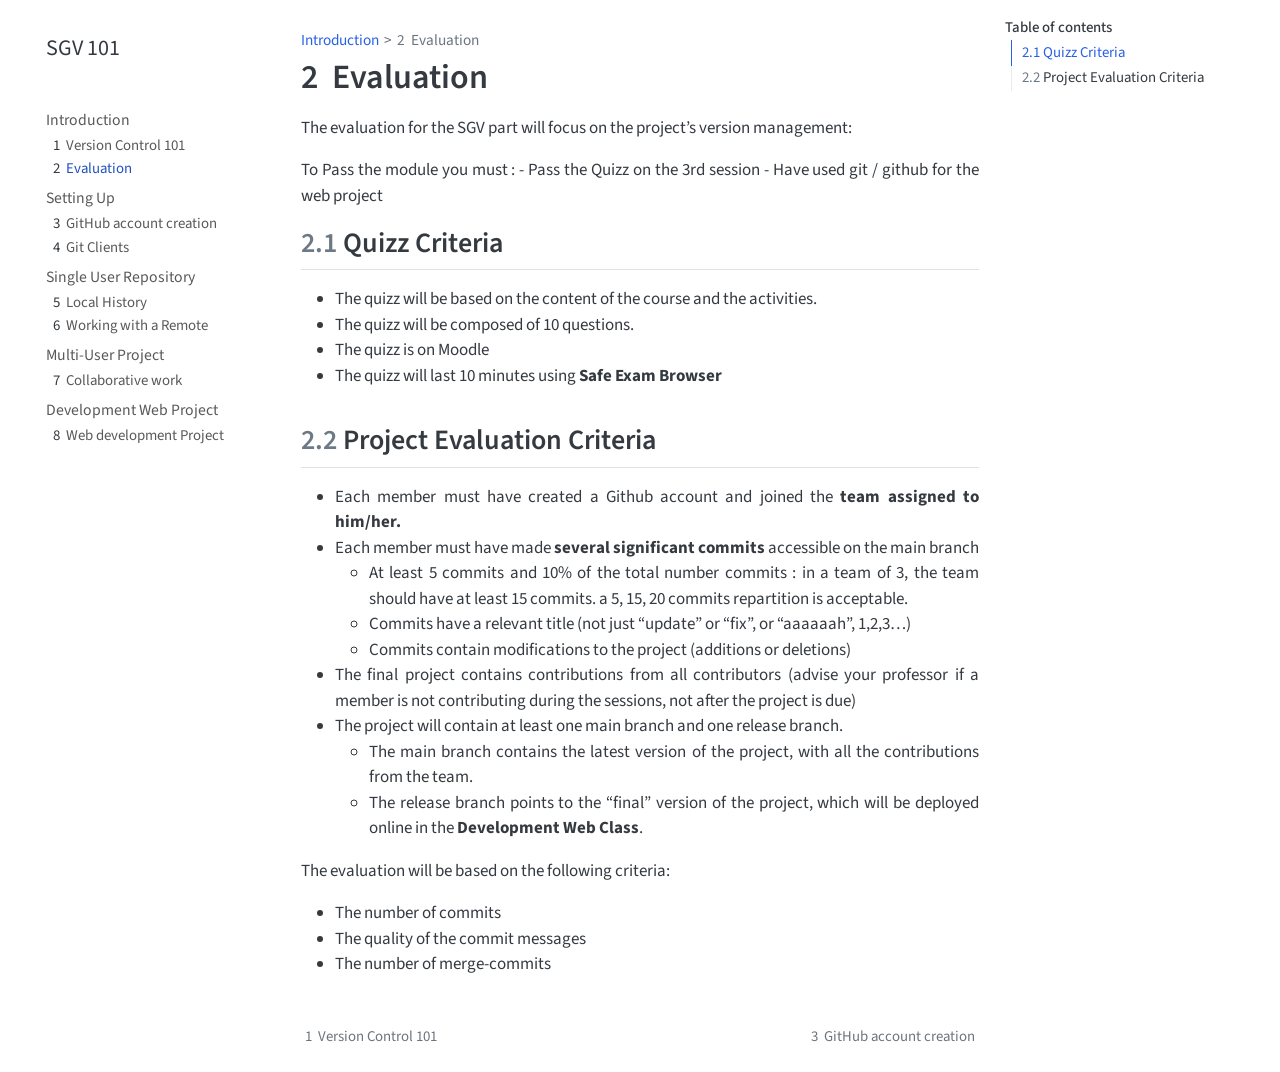
==== evaluation.html @ 66e88494 "Built site for gh-pages" ====
<!DOCTYPE html>
<html xmlns="http://www.w3.org/1999/xhtml" lang="en" xml:lang="en"><head>

<meta charset="utf-8">
<meta name="generator" content="quarto-1.5.53">

<meta name="viewport" content="width=device-width, initial-scale=1.0, user-scalable=yes">


<title>2&nbsp; Evaluation – SGV 101</title>
<style>
code{white-space: pre-wrap;}
span.smallcaps{font-variant: small-caps;}
div.columns{display: flex; gap: min(4vw, 1.5em);}
div.column{flex: auto; overflow-x: auto;}
div.hanging-indent{margin-left: 1.5em; text-indent: -1.5em;}
ul.task-list{list-style: none;}
ul.task-list li input[type="checkbox"] {
  width: 0.8em;
  margin: 0 0.8em 0.2em -1em; /* quarto-specific, see https://github.com/quarto-dev/quarto-cli/issues/4556 */ 
  vertical-align: middle;
}
</style>


<script src="site_libs/quarto-nav/quarto-nav.js"></script>
<script src="site_libs/quarto-nav/headroom.min.js"></script>
<script src="site_libs/clipboard/clipboard.min.js"></script>
<script src="site_libs/quarto-search/autocomplete.umd.js"></script>
<script src="site_libs/quarto-search/fuse.min.js"></script>
<script src="site_libs/quarto-search/quarto-search.js"></script>
<meta name="quarto:offset" content="./">
<link href="./activities/setup/Github_Account_Creation.html" rel="next">
<link href="./index.html" rel="prev">
<script src="site_libs/quarto-html/quarto.js"></script>
<script src="site_libs/quarto-html/popper.min.js"></script>
<script src="site_libs/quarto-html/tippy.umd.min.js"></script>
<script src="site_libs/quarto-html/anchor.min.js"></script>
<link href="site_libs/quarto-html/tippy.css" rel="stylesheet">
<link href="site_libs/quarto-html/quarto-syntax-highlighting.css" rel="stylesheet" id="quarto-text-highlighting-styles">
<script src="site_libs/bootstrap/bootstrap.min.js"></script>
<link href="site_libs/bootstrap/bootstrap-icons.css" rel="stylesheet">
<link href="site_libs/bootstrap/bootstrap.min.css" rel="stylesheet" id="quarto-bootstrap" data-mode="light">
<script id="quarto-search-options" type="application/json">{
  "location": "sidebar",
  "copy-button": false,
  "collapse-after": 3,
  "panel-placement": "start",
  "type": "textbox",
  "limit": 50,
  "keyboard-shortcut": [
    "f",
    "/",
    "s"
  ],
  "show-item-context": false,
  "language": {
    "search-no-results-text": "No results",
    "search-matching-documents-text": "matching documents",
    "search-copy-link-title": "Copy link to search",
    "search-hide-matches-text": "Hide additional matches",
    "search-more-match-text": "more match in this document",
    "search-more-matches-text": "more matches in this document",
    "search-clear-button-title": "Clear",
    "search-text-placeholder": "",
    "search-detached-cancel-button-title": "Cancel",
    "search-submit-button-title": "Submit",
    "search-label": "Search"
  }
}</script>


<link rel="stylesheet" href="styles.css">
</head>

<body class="nav-sidebar floating">

<div id="quarto-search-results"></div>
  <header id="quarto-header" class="headroom fixed-top">
  <nav class="quarto-secondary-nav">
    <div class="container-fluid d-flex">
      <button type="button" class="quarto-btn-toggle btn" data-bs-toggle="collapse" role="button" data-bs-target=".quarto-sidebar-collapse-item" aria-controls="quarto-sidebar" aria-expanded="false" aria-label="Toggle sidebar navigation" onclick="if (window.quartoToggleHeadroom) { window.quartoToggleHeadroom(); }">
        <i class="bi bi-layout-text-sidebar-reverse"></i>
      </button>
        <nav class="quarto-page-breadcrumbs" aria-label="breadcrumb"><ol class="breadcrumb"><li class="breadcrumb-item"><a href="./index.html">Introduction</a></li><li class="breadcrumb-item"><a href="./evaluation.html"><span class="chapter-number">2</span>&nbsp; <span class="chapter-title">Evaluation</span></a></li></ol></nav>
        <a class="flex-grow-1" role="navigation" data-bs-toggle="collapse" data-bs-target=".quarto-sidebar-collapse-item" aria-controls="quarto-sidebar" aria-expanded="false" aria-label="Toggle sidebar navigation" onclick="if (window.quartoToggleHeadroom) { window.quartoToggleHeadroom(); }">      
        </a>
      <button type="button" class="btn quarto-search-button" aria-label="Search" onclick="window.quartoOpenSearch();">
        <i class="bi bi-search"></i>
      </button>
    </div>
  </nav>
</header>
<!-- content -->
<div id="quarto-content" class="quarto-container page-columns page-rows-contents page-layout-article">
<!-- sidebar -->
  <nav id="quarto-sidebar" class="sidebar collapse collapse-horizontal quarto-sidebar-collapse-item sidebar-navigation floating overflow-auto">
    <div class="pt-lg-2 mt-2 text-left sidebar-header">
    <div class="sidebar-title mb-0 py-0">
      <a href="./">SGV 101</a> 
    </div>
      </div>
        <div class="mt-2 flex-shrink-0 align-items-center">
        <div class="sidebar-search">
        <div id="quarto-search" class="" title="Search"></div>
        </div>
        </div>
    <div class="sidebar-menu-container"> 
    <ul class="list-unstyled mt-1">
        <li class="sidebar-item sidebar-item-section">
      <div class="sidebar-item-container"> 
            <a class="sidebar-item-text sidebar-link text-start" data-bs-toggle="collapse" data-bs-target="#quarto-sidebar-section-1" role="navigation" aria-expanded="true">
 <span class="menu-text">Introduction</span></a>
          <a class="sidebar-item-toggle text-start" data-bs-toggle="collapse" data-bs-target="#quarto-sidebar-section-1" role="navigation" aria-expanded="true" aria-label="Toggle section">
            <i class="bi bi-chevron-right ms-2"></i>
          </a> 
      </div>
      <ul id="quarto-sidebar-section-1" class="collapse list-unstyled sidebar-section depth1 show">  
          <li class="sidebar-item">
  <div class="sidebar-item-container"> 
  <a href="./index.html" class="sidebar-item-text sidebar-link">
 <span class="menu-text"><span class="chapter-number">1</span>&nbsp; <span class="chapter-title">Version Control 101</span></span></a>
  </div>
</li>
          <li class="sidebar-item">
  <div class="sidebar-item-container"> 
  <a href="./evaluation.html" class="sidebar-item-text sidebar-link active">
 <span class="menu-text"><span class="chapter-number">2</span>&nbsp; <span class="chapter-title">Evaluation</span></span></a>
  </div>
</li>
      </ul>
  </li>
        <li class="sidebar-item sidebar-item-section">
      <div class="sidebar-item-container"> 
            <a class="sidebar-item-text sidebar-link text-start" data-bs-toggle="collapse" data-bs-target="#quarto-sidebar-section-2" role="navigation" aria-expanded="true">
 <span class="menu-text">Setting Up</span></a>
          <a class="sidebar-item-toggle text-start" data-bs-toggle="collapse" data-bs-target="#quarto-sidebar-section-2" role="navigation" aria-expanded="true" aria-label="Toggle section">
            <i class="bi bi-chevron-right ms-2"></i>
          </a> 
      </div>
      <ul id="quarto-sidebar-section-2" class="collapse list-unstyled sidebar-section depth1 show">  
          <li class="sidebar-item">
  <div class="sidebar-item-container"> 
  <a href="./activities/setup/Github_Account_Creation.html" class="sidebar-item-text sidebar-link">
 <span class="menu-text"><span class="chapter-number">3</span>&nbsp; <span class="chapter-title">GitHub account creation</span></span></a>
  </div>
</li>
          <li class="sidebar-item">
  <div class="sidebar-item-container"> 
  <a href="./activities/setup/Git_Clients.html" class="sidebar-item-text sidebar-link">
 <span class="menu-text"><span class="chapter-number">4</span>&nbsp; <span class="chapter-title">Git Clients</span></span></a>
  </div>
</li>
      </ul>
  </li>
        <li class="sidebar-item sidebar-item-section">
      <div class="sidebar-item-container"> 
            <a href="./activities/class_1/Single-User-Project.html" class="sidebar-item-text sidebar-link">
 <span class="menu-text">Single User Repository</span></a>
          <a class="sidebar-item-toggle text-start" data-bs-toggle="collapse" data-bs-target="#quarto-sidebar-section-3" role="navigation" aria-expanded="true" aria-label="Toggle section">
            <i class="bi bi-chevron-right ms-2"></i>
          </a> 
      </div>
      <ul id="quarto-sidebar-section-3" class="collapse list-unstyled sidebar-section depth1 show">  
          <li class="sidebar-item">
  <div class="sidebar-item-container"> 
  <a href="./activities/class_1/local-history.html" class="sidebar-item-text sidebar-link">
 <span class="menu-text"><span class="chapter-number">5</span>&nbsp; <span class="chapter-title">Local History</span></span></a>
  </div>
</li>
          <li class="sidebar-item">
  <div class="sidebar-item-container"> 
  <a href="./activities/class_1/remote-history.html" class="sidebar-item-text sidebar-link">
 <span class="menu-text"><span class="chapter-number">6</span>&nbsp; <span class="chapter-title">Working with a Remote</span></span></a>
  </div>
</li>
      </ul>
  </li>
        <li class="sidebar-item sidebar-item-section">
      <div class="sidebar-item-container"> 
            <a class="sidebar-item-text sidebar-link text-start" data-bs-toggle="collapse" data-bs-target="#quarto-sidebar-section-4" role="navigation" aria-expanded="true">
 <span class="menu-text">Multi-User Project</span></a>
          <a class="sidebar-item-toggle text-start" data-bs-toggle="collapse" data-bs-target="#quarto-sidebar-section-4" role="navigation" aria-expanded="true" aria-label="Toggle section">
            <i class="bi bi-chevron-right ms-2"></i>
          </a> 
      </div>
      <ul id="quarto-sidebar-section-4" class="collapse list-unstyled sidebar-section depth1 show">  
          <li class="sidebar-item">
  <div class="sidebar-item-container"> 
  <a href="./activities/class_1/collaborative-project.html" class="sidebar-item-text sidebar-link">
 <span class="menu-text"><span class="chapter-number">7</span>&nbsp; <span class="chapter-title">Collaborative work</span></span></a>
  </div>
</li>
      </ul>
  </li>
        <li class="sidebar-item sidebar-item-section">
      <div class="sidebar-item-container"> 
            <a class="sidebar-item-text sidebar-link text-start" data-bs-toggle="collapse" data-bs-target="#quarto-sidebar-section-5" role="navigation" aria-expanded="true">
 <span class="menu-text">Development Web Project</span></a>
          <a class="sidebar-item-toggle text-start" data-bs-toggle="collapse" data-bs-target="#quarto-sidebar-section-5" role="navigation" aria-expanded="true" aria-label="Toggle section">
            <i class="bi bi-chevron-right ms-2"></i>
          </a> 
      </div>
      <ul id="quarto-sidebar-section-5" class="collapse list-unstyled sidebar-section depth1 show">  
          <li class="sidebar-item">
  <div class="sidebar-item-container"> 
  <a href="./activities/Multi-User-Projet.html" class="sidebar-item-text sidebar-link">
 <span class="menu-text"><span class="chapter-number">8</span>&nbsp; <span class="chapter-title">Web development Project</span></span></a>
  </div>
</li>
      </ul>
  </li>
    </ul>
    </div>
</nav>
<div id="quarto-sidebar-glass" class="quarto-sidebar-collapse-item" data-bs-toggle="collapse" data-bs-target=".quarto-sidebar-collapse-item"></div>
<!-- margin-sidebar -->
    <div id="quarto-margin-sidebar" class="sidebar margin-sidebar">
        <nav id="TOC" role="doc-toc" class="toc-active">
    <h2 id="toc-title">Table of contents</h2>
   
  <ul>
  <li><a href="#quizz-criteria" id="toc-quizz-criteria" class="nav-link active" data-scroll-target="#quizz-criteria"><span class="header-section-number">2.1</span> Quizz Criteria</a></li>
  <li><a href="#project-evaluation-criteria" id="toc-project-evaluation-criteria" class="nav-link" data-scroll-target="#project-evaluation-criteria"><span class="header-section-number">2.2</span> Project Evaluation Criteria</a></li>
  </ul>
</nav>
    </div>
<!-- main -->
<main class="content" id="quarto-document-content">

<header id="title-block-header" class="quarto-title-block default"><nav class="quarto-page-breadcrumbs quarto-title-breadcrumbs d-none d-lg-block" aria-label="breadcrumb"><ol class="breadcrumb"><li class="breadcrumb-item"><a href="./index.html">Introduction</a></li><li class="breadcrumb-item"><a href="./evaluation.html"><span class="chapter-number">2</span>&nbsp; <span class="chapter-title">Evaluation</span></a></li></ol></nav>
<div class="quarto-title">
<h1 class="title"><span class="chapter-number">2</span>&nbsp; <span class="chapter-title">Evaluation</span></h1>
</div>



<div class="quarto-title-meta">

    
  
    
  </div>
  


</header>


<p>The evaluation for the SGV part will focus on the project’s version management:</p>
<p>To Pass the module you must : - Pass the Quizz on the 3rd session - Have used git / github for the web project</p>
<section id="quizz-criteria" class="level2" data-number="2.1">
<h2 data-number="2.1" class="anchored" data-anchor-id="quizz-criteria"><span class="header-section-number">2.1</span> Quizz Criteria</h2>
<ul>
<li>The quizz will be based on the content of the course and the activities.</li>
<li>The quizz will be composed of 10 questions.</li>
<li>The quizz is on Moodle</li>
<li>The quizz will last 10 minutes using <strong>Safe Exam Browser</strong></li>
</ul>
</section>
<section id="project-evaluation-criteria" class="level2" data-number="2.2">
<h2 data-number="2.2" class="anchored" data-anchor-id="project-evaluation-criteria"><span class="header-section-number">2.2</span> Project Evaluation Criteria</h2>
<ul>
<li>Each member must have created a Github account and joined the <strong>team assigned to him/her.</strong></li>
<li>Each member must have made <strong>several significant commits</strong> accessible on the main branch
<ul>
<li>At least 5 commits and 10% of the total number commits : in a team of 3, the team should have at least 15 commits. a 5, 15, 20 commits repartition is acceptable.</li>
<li>Commits have a relevant title (not just “update” or “fix”, or “aaaaaah”, 1,2,3…)</li>
<li>Commits contain modifications to the project (additions or deletions)</li>
</ul></li>
<li>The final project contains contributions from all contributors (advise your professor if a member is not contributing during the sessions, not after the project is due)</li>
<li>The project will contain at least one main branch and one release branch.
<ul>
<li>The main branch contains the latest version of the project, with all the contributions from the team.</li>
<li>The release branch points to the “final” version of the project, which will be deployed online in the <strong>Development Web Class</strong>.</li>
</ul></li>
</ul>
<p>The evaluation will be based on the following criteria:</p>
<ul>
<li>The number of commits</li>
<li>The quality of the commit messages</li>
<li>The number of merge-commits</li>
</ul>


</section>

</main> <!-- /main -->
<script id="quarto-html-after-body" type="application/javascript">
window.document.addEventListener("DOMContentLoaded", function (event) {
  const toggleBodyColorMode = (bsSheetEl) => {
    const mode = bsSheetEl.getAttribute("data-mode");
    const bodyEl = window.document.querySelector("body");
    if (mode === "dark") {
      bodyEl.classList.add("quarto-dark");
      bodyEl.classList.remove("quarto-light");
    } else {
      bodyEl.classList.add("quarto-light");
      bodyEl.classList.remove("quarto-dark");
    }
  }
  const toggleBodyColorPrimary = () => {
    const bsSheetEl = window.document.querySelector("link#quarto-bootstrap");
    if (bsSheetEl) {
      toggleBodyColorMode(bsSheetEl);
    }
  }
  toggleBodyColorPrimary();  
  const icon = "";
  const anchorJS = new window.AnchorJS();
  anchorJS.options = {
    placement: 'right',
    icon: icon
  };
  anchorJS.add('.anchored');
  const isCodeAnnotation = (el) => {
    for (const clz of el.classList) {
      if (clz.startsWith('code-annotation-')) {                     
        return true;
      }
    }
    return false;
  }
  const onCopySuccess = function(e) {
    // button target
    const button = e.trigger;
    // don't keep focus
    button.blur();
    // flash "checked"
    button.classList.add('code-copy-button-checked');
    var currentTitle = button.getAttribute("title");
    button.setAttribute("title", "Copied!");
    let tooltip;
    if (window.bootstrap) {
      button.setAttribute("data-bs-toggle", "tooltip");
      button.setAttribute("data-bs-placement", "left");
      button.setAttribute("data-bs-title", "Copied!");
      tooltip = new bootstrap.Tooltip(button, 
        { trigger: "manual", 
          customClass: "code-copy-button-tooltip",
          offset: [0, -8]});
      tooltip.show();    
    }
    setTimeout(function() {
      if (tooltip) {
        tooltip.hide();
        button.removeAttribute("data-bs-title");
        button.removeAttribute("data-bs-toggle");
        button.removeAttribute("data-bs-placement");
      }
      button.setAttribute("title", currentTitle);
      button.classList.remove('code-copy-button-checked');
    }, 1000);
    // clear code selection
    e.clearSelection();
  }
  const getTextToCopy = function(trigger) {
      const codeEl = trigger.previousElementSibling.cloneNode(true);
      for (const childEl of codeEl.children) {
        if (isCodeAnnotation(childEl)) {
          childEl.remove();
        }
      }
      return codeEl.innerText;
  }
  const clipboard = new window.ClipboardJS('.code-copy-button:not([data-in-quarto-modal])', {
    text: getTextToCopy
  });
  clipboard.on('success', onCopySuccess);
  if (window.document.getElementById('quarto-embedded-source-code-modal')) {
    // For code content inside modals, clipBoardJS needs to be initialized with a container option
    // TODO: Check when it could be a function (https://github.com/zenorocha/clipboard.js/issues/860)
    const clipboardModal = new window.ClipboardJS('.code-copy-button[data-in-quarto-modal]', {
      text: getTextToCopy,
      container: window.document.getElementById('quarto-embedded-source-code-modal')
    });
    clipboardModal.on('success', onCopySuccess);
  }
    var localhostRegex = new RegExp(/^(?:http|https):\/\/localhost\:?[0-9]*\//);
    var mailtoRegex = new RegExp(/^mailto:/);
      var filterRegex = new RegExp('/' + window.location.host + '/');
    var isInternal = (href) => {
        return filterRegex.test(href) || localhostRegex.test(href) || mailtoRegex.test(href);
    }
    // Inspect non-navigation links and adorn them if external
 	var links = window.document.querySelectorAll('a[href]:not(.nav-link):not(.navbar-brand):not(.toc-action):not(.sidebar-link):not(.sidebar-item-toggle):not(.pagination-link):not(.no-external):not([aria-hidden]):not(.dropdown-item):not(.quarto-navigation-tool):not(.about-link)');
    for (var i=0; i<links.length; i++) {
      const link = links[i];
      if (!isInternal(link.href)) {
        // undo the damage that might have been done by quarto-nav.js in the case of
        // links that we want to consider external
        if (link.dataset.originalHref !== undefined) {
          link.href = link.dataset.originalHref;
        }
      }
    }
  function tippyHover(el, contentFn, onTriggerFn, onUntriggerFn) {
    const config = {
      allowHTML: true,
      maxWidth: 500,
      delay: 100,
      arrow: false,
      appendTo: function(el) {
          return el.parentElement;
      },
      interactive: true,
      interactiveBorder: 10,
      theme: 'quarto',
      placement: 'bottom-start',
    };
    if (contentFn) {
      config.content = contentFn;
    }
    if (onTriggerFn) {
      config.onTrigger = onTriggerFn;
    }
    if (onUntriggerFn) {
      config.onUntrigger = onUntriggerFn;
    }
    window.tippy(el, config); 
  }
  const noterefs = window.document.querySelectorAll('a[role="doc-noteref"]');
  for (var i=0; i<noterefs.length; i++) {
    const ref = noterefs[i];
    tippyHover(ref, function() {
      // use id or data attribute instead here
      let href = ref.getAttribute('data-footnote-href') || ref.getAttribute('href');
      try { href = new URL(href).hash; } catch {}
      const id = href.replace(/^#\/?/, "");
      const note = window.document.getElementById(id);
      if (note) {
        return note.innerHTML;
      } else {
        return "";
      }
    });
  }
  const xrefs = window.document.querySelectorAll('a.quarto-xref');
  const processXRef = (id, note) => {
    // Strip column container classes
    const stripColumnClz = (el) => {
      el.classList.remove("page-full", "page-columns");
      if (el.children) {
        for (const child of el.children) {
          stripColumnClz(child);
        }
      }
    }
    stripColumnClz(note)
    if (id === null || id.startsWith('sec-')) {
      // Special case sections, only their first couple elements
      const container = document.createElement("div");
      if (note.children && note.children.length > 2) {
        container.appendChild(note.children[0].cloneNode(true));
        for (let i = 1; i < note.children.length; i++) {
          const child = note.children[i];
          if (child.tagName === "P" && child.innerText === "") {
            continue;
          } else {
            container.appendChild(child.cloneNode(true));
            break;
          }
        }
        if (window.Quarto?.typesetMath) {
          window.Quarto.typesetMath(container);
        }
        return container.innerHTML
      } else {
        if (window.Quarto?.typesetMath) {
          window.Quarto.typesetMath(note);
        }
        return note.innerHTML;
      }
    } else {
      // Remove any anchor links if they are present
      const anchorLink = note.querySelector('a.anchorjs-link');
      if (anchorLink) {
        anchorLink.remove();
      }
      if (window.Quarto?.typesetMath) {
        window.Quarto.typesetMath(note);
      }
      // TODO in 1.5, we should make sure this works without a callout special case
      if (note.classList.contains("callout")) {
        return note.outerHTML;
      } else {
        return note.innerHTML;
      }
    }
  }
  for (var i=0; i<xrefs.length; i++) {
    const xref = xrefs[i];
    tippyHover(xref, undefined, function(instance) {
      instance.disable();
      let url = xref.getAttribute('href');
      let hash = undefined; 
      if (url.startsWith('#')) {
        hash = url;
      } else {
        try { hash = new URL(url).hash; } catch {}
      }
      if (hash) {
        const id = hash.replace(/^#\/?/, "");
        const note = window.document.getElementById(id);
        if (note !== null) {
          try {
            const html = processXRef(id, note.cloneNode(true));
            instance.setContent(html);
          } finally {
            instance.enable();
            instance.show();
          }
        } else {
          // See if we can fetch this
          fetch(url.split('#')[0])
          .then(res => res.text())
          .then(html => {
            const parser = new DOMParser();
            const htmlDoc = parser.parseFromString(html, "text/html");
            const note = htmlDoc.getElementById(id);
            if (note !== null) {
              const html = processXRef(id, note);
              instance.setContent(html);
            } 
          }).finally(() => {
            instance.enable();
            instance.show();
          });
        }
      } else {
        // See if we can fetch a full url (with no hash to target)
        // This is a special case and we should probably do some content thinning / targeting
        fetch(url)
        .then(res => res.text())
        .then(html => {
          const parser = new DOMParser();
          const htmlDoc = parser.parseFromString(html, "text/html");
          const note = htmlDoc.querySelector('main.content');
          if (note !== null) {
            // This should only happen for chapter cross references
            // (since there is no id in the URL)
            // remove the first header
            if (note.children.length > 0 && note.children[0].tagName === "HEADER") {
              note.children[0].remove();
            }
            const html = processXRef(null, note);
            instance.setContent(html);
          } 
        }).finally(() => {
          instance.enable();
          instance.show();
        });
      }
    }, function(instance) {
    });
  }
      let selectedAnnoteEl;
      const selectorForAnnotation = ( cell, annotation) => {
        let cellAttr = 'data-code-cell="' + cell + '"';
        let lineAttr = 'data-code-annotation="' +  annotation + '"';
        const selector = 'span[' + cellAttr + '][' + lineAttr + ']';
        return selector;
      }
      const selectCodeLines = (annoteEl) => {
        const doc = window.document;
        const targetCell = annoteEl.getAttribute("data-target-cell");
        const targetAnnotation = annoteEl.getAttribute("data-target-annotation");
        const annoteSpan = window.document.querySelector(selectorForAnnotation(targetCell, targetAnnotation));
        const lines = annoteSpan.getAttribute("data-code-lines").split(",");
        const lineIds = lines.map((line) => {
          return targetCell + "-" + line;
        })
        let top = null;
        let height = null;
        let parent = null;
        if (lineIds.length > 0) {
            //compute the position of the single el (top and bottom and make a div)
            const el = window.document.getElementById(lineIds[0]);
            top = el.offsetTop;
            height = el.offsetHeight;
            parent = el.parentElement.parentElement;
          if (lineIds.length > 1) {
            const lastEl = window.document.getElementById(lineIds[lineIds.length - 1]);
            const bottom = lastEl.offsetTop + lastEl.offsetHeight;
            height = bottom - top;
          }
          if (top !== null && height !== null && parent !== null) {
            // cook up a div (if necessary) and position it 
            let div = window.document.getElementById("code-annotation-line-highlight");
            if (div === null) {
              div = window.document.createElement("div");
              div.setAttribute("id", "code-annotation-line-highlight");
              div.style.position = 'absolute';
              parent.appendChild(div);
            }
            div.style.top = top - 2 + "px";
            div.style.height = height + 4 + "px";
            div.style.left = 0;
            let gutterDiv = window.document.getElementById("code-annotation-line-highlight-gutter");
            if (gutterDiv === null) {
              gutterDiv = window.document.createElement("div");
              gutterDiv.setAttribute("id", "code-annotation-line-highlight-gutter");
              gutterDiv.style.position = 'absolute';
              const codeCell = window.document.getElementById(targetCell);
              const gutter = codeCell.querySelector('.code-annotation-gutter');
              gutter.appendChild(gutterDiv);
            }
            gutterDiv.style.top = top - 2 + "px";
            gutterDiv.style.height = height + 4 + "px";
          }
          selectedAnnoteEl = annoteEl;
        }
      };
      const unselectCodeLines = () => {
        const elementsIds = ["code-annotation-line-highlight", "code-annotation-line-highlight-gutter"];
        elementsIds.forEach((elId) => {
          const div = window.document.getElementById(elId);
          if (div) {
            div.remove();
          }
        });
        selectedAnnoteEl = undefined;
      };
        // Handle positioning of the toggle
    window.addEventListener(
      "resize",
      throttle(() => {
        elRect = undefined;
        if (selectedAnnoteEl) {
          selectCodeLines(selectedAnnoteEl);
        }
      }, 10)
    );
    function throttle(fn, ms) {
    let throttle = false;
    let timer;
      return (...args) => {
        if(!throttle) { // first call gets through
            fn.apply(this, args);
            throttle = true;
        } else { // all the others get throttled
            if(timer) clearTimeout(timer); // cancel #2
            timer = setTimeout(() => {
              fn.apply(this, args);
              timer = throttle = false;
            }, ms);
        }
      };
    }
      // Attach click handler to the DT
      const annoteDls = window.document.querySelectorAll('dt[data-target-cell]');
      for (const annoteDlNode of annoteDls) {
        annoteDlNode.addEventListener('click', (event) => {
          const clickedEl = event.target;
          if (clickedEl !== selectedAnnoteEl) {
            unselectCodeLines();
            const activeEl = window.document.querySelector('dt[data-target-cell].code-annotation-active');
            if (activeEl) {
              activeEl.classList.remove('code-annotation-active');
            }
            selectCodeLines(clickedEl);
            clickedEl.classList.add('code-annotation-active');
          } else {
            // Unselect the line
            unselectCodeLines();
            clickedEl.classList.remove('code-annotation-active');
          }
        });
      }
  const findCites = (el) => {
    const parentEl = el.parentElement;
    if (parentEl) {
      const cites = parentEl.dataset.cites;
      if (cites) {
        return {
          el,
          cites: cites.split(' ')
        };
      } else {
        return findCites(el.parentElement)
      }
    } else {
      return undefined;
    }
  };
  var bibliorefs = window.document.querySelectorAll('a[role="doc-biblioref"]');
  for (var i=0; i<bibliorefs.length; i++) {
    const ref = bibliorefs[i];
    const citeInfo = findCites(ref);
    if (citeInfo) {
      tippyHover(citeInfo.el, function() {
        var popup = window.document.createElement('div');
        citeInfo.cites.forEach(function(cite) {
          var citeDiv = window.document.createElement('div');
          citeDiv.classList.add('hanging-indent');
          citeDiv.classList.add('csl-entry');
          var biblioDiv = window.document.getElementById('ref-' + cite);
          if (biblioDiv) {
            citeDiv.innerHTML = biblioDiv.innerHTML;
          }
          popup.appendChild(citeDiv);
        });
        return popup.innerHTML;
      });
    }
  }
});
</script>
<nav class="page-navigation">
  <div class="nav-page nav-page-previous">
      <a href="./index.html" class="pagination-link" aria-label="Version Control 101">
        <i class="bi bi-arrow-left-short"></i> <span class="nav-page-text"><span class="chapter-number">1</span>&nbsp; <span class="chapter-title">Version Control 101</span></span>
      </a>          
  </div>
  <div class="nav-page nav-page-next">
      <a href="./activities/setup/Github_Account_Creation.html" class="pagination-link" aria-label="GitHub account creation">
        <span class="nav-page-text"><span class="chapter-number">3</span>&nbsp; <span class="chapter-title">GitHub account creation</span></span> <i class="bi bi-arrow-right-short"></i>
      </a>
  </div>
</nav>
</div> <!-- /content -->




</body></html>
---- site_libs/quarto-html/tippy.css ----
.tippy-box[data-animation=fade][data-state=hidden]{opacity:0}[data-tippy-root]{max-width:calc(100vw - 10px)}.tippy-box{position:relative;background-color:#333;color:#fff;border-radius:4px;font-size:14px;line-height:1.4;white-space:normal;outline:0;transition-property:transform,visibility,opacity}.tippy-box[data-placement^=top]>.tippy-arrow{bottom:0}.tippy-box[data-placement^=top]>.tippy-arrow:before{bottom:-7px;left:0;border-width:8px 8px 0;border-top-color:initial;transform-origin:center top}.tippy-box[data-placement^=bottom]>.tippy-arrow{top:0}.tippy-box[data-placement^=bottom]>.tippy-arrow:before{top:-7px;left:0;border-width:0 8px 8px;border-bottom-color:initial;transform-origin:center bottom}.tippy-box[data-placement^=left]>.tippy-arrow{right:0}.tippy-box[data-placement^=left]>.tippy-arrow:before{border-width:8px 0 8px 8px;border-left-color:initial;right:-7px;transform-origin:center left}.tippy-box[data-placement^=right]>.tippy-arrow{left:0}.tippy-box[data-placement^=right]>.tippy-arrow:before{left:-7px;border-width:8px 8px 8px 0;border-right-color:initial;transform-origin:center right}.tippy-box[data-inertia][data-state=visible]{transition-timing-function:cubic-bezier(.54,1.5,.38,1.11)}.tippy-arrow{width:16px;height:16px;color:#333}.tippy-arrow:before{content:"";position:absolute;border-color:transparent;border-style:solid}.tippy-content{position:relative;padding:5px 9px;z-index:1}
---- site_libs/quarto-html/quarto-syntax-highlighting.css ----
/* quarto syntax highlight colors */
:root {
  --quarto-hl-ot-color: #003B4F;
  --quarto-hl-at-color: #657422;
  --quarto-hl-ss-color: #20794D;
  --quarto-hl-an-color: #5E5E5E;
  --quarto-hl-fu-color: #4758AB;
  --quarto-hl-st-color: #20794D;
  --quarto-hl-cf-color: #003B4F;
  --quarto-hl-op-color: #5E5E5E;
  --quarto-hl-er-color: #AD0000;
  --quarto-hl-bn-color: #AD0000;
  --quarto-hl-al-color: #AD0000;
  --quarto-hl-va-color: #111111;
  --quarto-hl-bu-color: inherit;
  --quarto-hl-ex-color: inherit;
  --quarto-hl-pp-color: #AD0000;
  --quarto-hl-in-color: #5E5E5E;
  --quarto-hl-vs-color: #20794D;
  --quarto-hl-wa-color: #5E5E5E;
  --quarto-hl-do-color: #5E5E5E;
  --quarto-hl-im-color: #00769E;
  --quarto-hl-ch-color: #20794D;
  --quarto-hl-dt-color: #AD0000;
  --quarto-hl-fl-color: #AD0000;
  --quarto-hl-co-color: #5E5E5E;
  --quarto-hl-cv-color: #5E5E5E;
  --quarto-hl-cn-color: #8f5902;
  --quarto-hl-sc-color: #5E5E5E;
  --quarto-hl-dv-color: #AD0000;
  --quarto-hl-kw-color: #003B4F;
}

/* other quarto variables */
:root {
  --quarto-font-monospace: SFMono-Regular, Menlo, Monaco, Consolas, "Liberation Mono", "Courier New", monospace;
}

pre > code.sourceCode > span {
  color: #003B4F;
}

code span {
  color: #003B4F;
}

code.sourceCode > span {
  color: #003B4F;
}

div.sourceCode,
div.sourceCode pre.sourceCode {
  color: #003B4F;
}

code span.ot {
  color: #003B4F;
  font-style: inherit;
}

code span.at {
  color: #657422;
  font-style: inherit;
}

code span.ss {
  color: #20794D;
  font-style: inherit;
}

code span.an {
  color: #5E5E5E;
  font-style: inherit;
}

code span.fu {
  color: #4758AB;
  font-style: inherit;
}

code span.st {
  color: #20794D;
  font-style: inherit;
}

code span.cf {
  color: #003B4F;
  font-weight: bold;
  font-style: inherit;
}

code span.op {
  color: #5E5E5E;
  font-style: inherit;
}

code span.er {
  color: #AD0000;
  font-style: inherit;
}

code span.bn {
  color: #AD0000;
  font-style: inherit;
}

code span.al {
  color: #AD0000;
  font-style: inherit;
}

code span.va {
  color: #111111;
  font-style: inherit;
}

code span.bu {
  font-style: inherit;
}

code span.ex {
  font-style: inherit;
}

code span.pp {
  color: #AD0000;
  font-style: inherit;
}

code span.in {
  color: #5E5E5E;
  font-style: inherit;
}

code span.vs {
  color: #20794D;
  font-style: inherit;
}

code span.wa {
  color: #5E5E5E;
  font-style: italic;
}

code span.do {
  color: #5E5E5E;
  font-style: italic;
}

code span.im {
  color: #00769E;
  font-style: inherit;
}

code span.ch {
  color: #20794D;
  font-style: inherit;
}

code span.dt {
  color: #AD0000;
  font-style: inherit;
}

code span.fl {
  color: #AD0000;
  font-style: inherit;
}

code span.co {
  color: #5E5E5E;
  font-style: inherit;
}

code span.cv {
  color: #5E5E5E;
  font-style: italic;
}

code span.cn {
  color: #8f5902;
  font-style: inherit;
}

code span.sc {
  color: #5E5E5E;
  font-style: inherit;
}

code span.dv {
  color: #AD0000;
  font-style: inherit;
}

code span.kw {
  color: #003B4F;
  font-weight: bold;
  font-style: inherit;
}

.prevent-inlining {
  content: "</";
}

/*# sourceMappingURL=debc5d5d77c3f9108843748ff7464032.css.map */
---- styles.css ----
/* css styles */
body {
  text-align: justify;
}
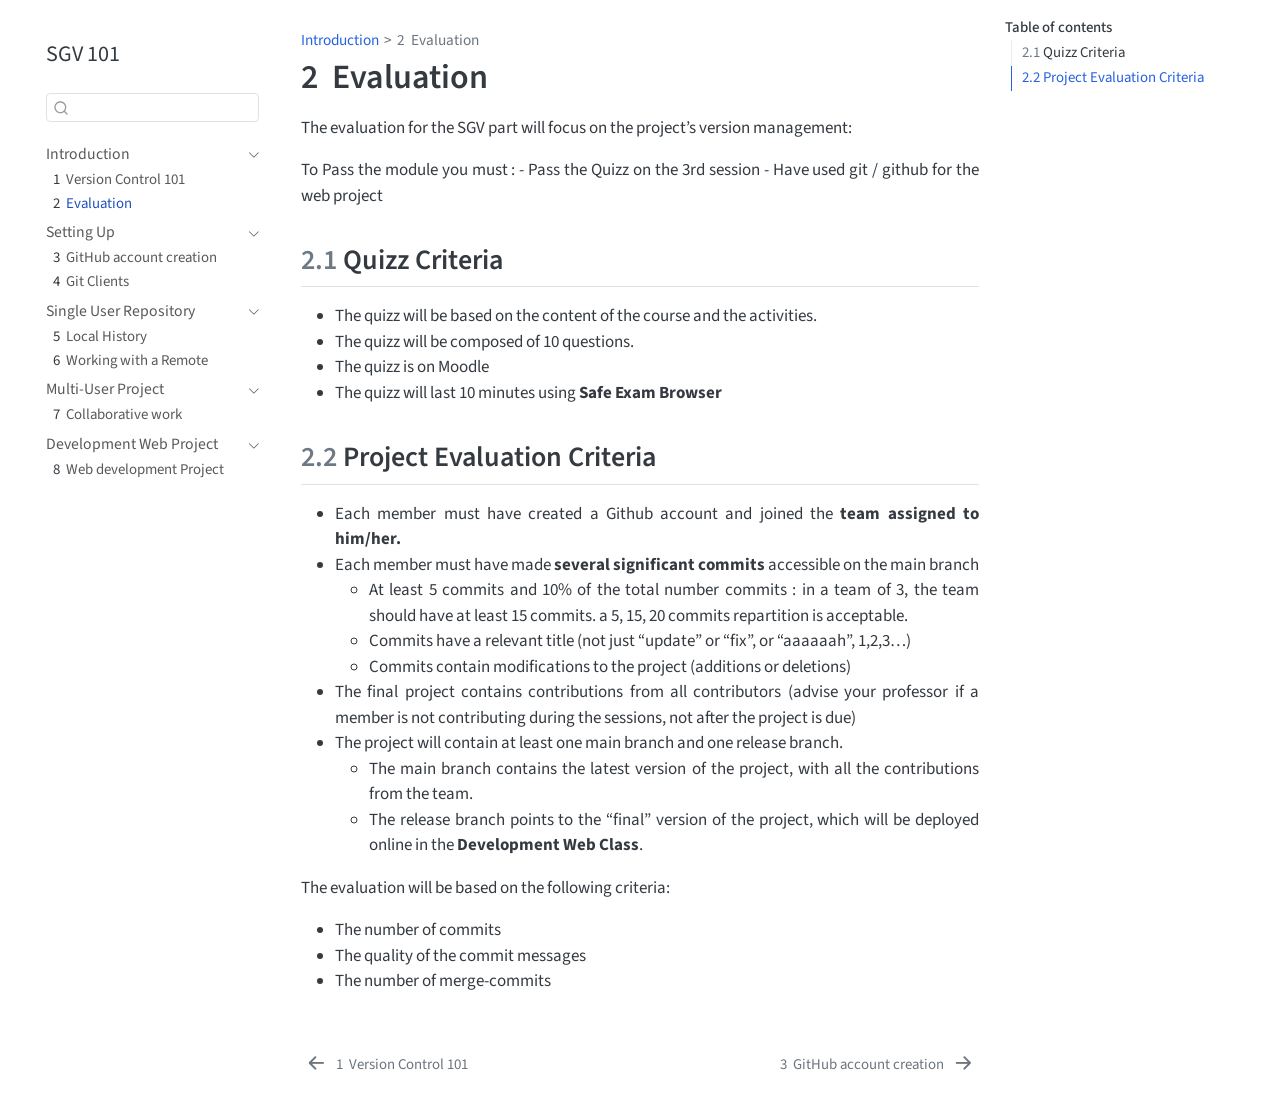
==== commit 751fafee: "Built site for gh-pages" ====
--- a/evaluation.html
+++ b/evaluation.html
@@ -2,7 +2,7 @@
 <html xmlns="http://www.w3.org/1999/xhtml" lang="en" xml:lang="en"><head>
 
 <meta charset="utf-8">
-<meta name="generator" content="quarto-1.5.53">
+<meta name="generator" content="quarto-1.8.25">
 
 <meta name="viewport" content="width=device-width, initial-scale=1.0, user-scalable=yes">
 
@@ -32,15 +32,17 @@
 <meta name="quarto:offset" content="./">
 <link href="./activities/setup/Github_Account_Creation.html" rel="next">
 <link href="./index.html" rel="prev">
-<script src="site_libs/quarto-html/quarto.js"></script>
+<script src="site_libs/quarto-html/quarto.js" type="module"></script>
+<script src="site_libs/quarto-html/tabsets/tabsets.js" type="module"></script>
+<script src="site_libs/quarto-html/axe/axe-check.js" type="module"></script>
 <script src="site_libs/quarto-html/popper.min.js"></script>
 <script src="site_libs/quarto-html/tippy.umd.min.js"></script>
 <script src="site_libs/quarto-html/anchor.min.js"></script>
 <link href="site_libs/quarto-html/tippy.css" rel="stylesheet">
-<link href="site_libs/quarto-html/quarto-syntax-highlighting.css" rel="stylesheet" id="quarto-text-highlighting-styles">
+<link href="site_libs/quarto-html/quarto-syntax-highlighting-7b89279ff1a6dce999919e0e67d4d9ec.css" rel="stylesheet" id="quarto-text-highlighting-styles">
 <script src="site_libs/bootstrap/bootstrap.min.js"></script>
 <link href="site_libs/bootstrap/bootstrap-icons.css" rel="stylesheet">
-<link href="site_libs/bootstrap/bootstrap.min.css" rel="stylesheet" id="quarto-bootstrap" data-mode="light">
+<link href="site_libs/bootstrap/bootstrap-27c261d06b905028a18691de25d09dde.min.css" rel="stylesheet" append-hash="true" id="quarto-bootstrap" data-mode="light">
 <script id="quarto-search-options" type="application/json">{
   "location": "sidebar",
   "copy-button": false,
@@ -73,7 +75,7 @@
 <link rel="stylesheet" href="styles.css">
 </head>
 
-<body class="nav-sidebar floating">
+<body class="nav-sidebar floating quarto-light">
 
 <div id="quarto-search-results"></div>
   <header id="quarto-header" class="headroom fixed-top">
@@ -95,7 +97,9 @@
 <div id="quarto-content" class="quarto-container page-columns page-rows-contents page-layout-article">
 <!-- sidebar -->
   <nav id="quarto-sidebar" class="sidebar collapse collapse-horizontal quarto-sidebar-collapse-item sidebar-navigation floating overflow-auto">
-    <div class="pt-lg-2 mt-2 text-left sidebar-header">
+    <div class="pt-lg-2 mt-2 text-left sidebar-header sidebar-header-stacked">
+      <a href="./index.html" class="sidebar-logo-link">
+      </a>
     <div class="sidebar-title mb-0 py-0">
       <a href="./">SGV 101</a> 
     </div>
@@ -287,239 +291,243 @@
 
 </main> <!-- /main -->
 <script id="quarto-html-after-body" type="application/javascript">
-window.document.addEventListener("DOMContentLoaded", function (event) {
-  const toggleBodyColorMode = (bsSheetEl) => {
-    const mode = bsSheetEl.getAttribute("data-mode");
-    const bodyEl = window.document.querySelector("body");
-    if (mode === "dark") {
-      bodyEl.classList.add("quarto-dark");
-      bodyEl.classList.remove("quarto-light");
-    } else {
-      bodyEl.classList.add("quarto-light");
-      bodyEl.classList.remove("quarto-dark");
-    }
-  }
-  const toggleBodyColorPrimary = () => {
-    const bsSheetEl = window.document.querySelector("link#quarto-bootstrap");
-    if (bsSheetEl) {
-      toggleBodyColorMode(bsSheetEl);
-    }
-  }
-  toggleBodyColorPrimary();  
-  const icon = "";
-  const anchorJS = new window.AnchorJS();
-  anchorJS.options = {
-    placement: 'right',
-    icon: icon
-  };
-  anchorJS.add('.anchored');
-  const isCodeAnnotation = (el) => {
-    for (const clz of el.classList) {
-      if (clz.startsWith('code-annotation-')) {                     
-        return true;
-      }
-    }
-    return false;
-  }
-  const onCopySuccess = function(e) {
-    // button target
-    const button = e.trigger;
-    // don't keep focus
-    button.blur();
-    // flash "checked"
-    button.classList.add('code-copy-button-checked');
-    var currentTitle = button.getAttribute("title");
-    button.setAttribute("title", "Copied!");
-    let tooltip;
-    if (window.bootstrap) {
-      button.setAttribute("data-bs-toggle", "tooltip");
-      button.setAttribute("data-bs-placement", "left");
-      button.setAttribute("data-bs-title", "Copied!");
-      tooltip = new bootstrap.Tooltip(button, 
-        { trigger: "manual", 
-          customClass: "code-copy-button-tooltip",
-          offset: [0, -8]});
-      tooltip.show();    
-    }
-    setTimeout(function() {
-      if (tooltip) {
-        tooltip.hide();
-        button.removeAttribute("data-bs-title");
-        button.removeAttribute("data-bs-toggle");
-        button.removeAttribute("data-bs-placement");
-      }
-      button.setAttribute("title", currentTitle);
-      button.classList.remove('code-copy-button-checked');
-    }, 1000);
-    // clear code selection
-    e.clearSelection();
-  }
-  const getTextToCopy = function(trigger) {
-      const codeEl = trigger.previousElementSibling.cloneNode(true);
+  window.document.addEventListener("DOMContentLoaded", function (event) {
+    const icon = "";
+    const anchorJS = new window.AnchorJS();
+    anchorJS.options = {
+      placement: 'right',
+      icon: icon
+    };
+    anchorJS.add('.anchored');
+    const isCodeAnnotation = (el) => {
+      for (const clz of el.classList) {
+        if (clz.startsWith('code-annotation-')) {                     
+          return true;
+        }
+      }
+      return false;
+    }
+    const onCopySuccess = function(e) {
+      // button target
+      const button = e.trigger;
+      // don't keep focus
+      button.blur();
+      // flash "checked"
+      button.classList.add('code-copy-button-checked');
+      var currentTitle = button.getAttribute("title");
+      button.setAttribute("title", "Copied!");
+      let tooltip;
+      if (window.bootstrap) {
+        button.setAttribute("data-bs-toggle", "tooltip");
+        button.setAttribute("data-bs-placement", "left");
+        button.setAttribute("data-bs-title", "Copied!");
+        tooltip = new bootstrap.Tooltip(button, 
+          { trigger: "manual", 
+            customClass: "code-copy-button-tooltip",
+            offset: [0, -8]});
+        tooltip.show();    
+      }
+      setTimeout(function() {
+        if (tooltip) {
+          tooltip.hide();
+          button.removeAttribute("data-bs-title");
+          button.removeAttribute("data-bs-toggle");
+          button.removeAttribute("data-bs-placement");
+        }
+        button.setAttribute("title", currentTitle);
+        button.classList.remove('code-copy-button-checked');
+      }, 1000);
+      // clear code selection
+      e.clearSelection();
+    }
+    const getTextToCopy = function(trigger) {
+      const outerScaffold = trigger.parentElement.cloneNode(true);
+      const codeEl = outerScaffold.querySelector('code');
       for (const childEl of codeEl.children) {
         if (isCodeAnnotation(childEl)) {
           childEl.remove();
         }
       }
       return codeEl.innerText;
-  }
-  const clipboard = new window.ClipboardJS('.code-copy-button:not([data-in-quarto-modal])', {
-    text: getTextToCopy
-  });
-  clipboard.on('success', onCopySuccess);
-  if (window.document.getElementById('quarto-embedded-source-code-modal')) {
-    // For code content inside modals, clipBoardJS needs to be initialized with a container option
-    // TODO: Check when it could be a function (https://github.com/zenorocha/clipboard.js/issues/860)
-    const clipboardModal = new window.ClipboardJS('.code-copy-button[data-in-quarto-modal]', {
-      text: getTextToCopy,
-      container: window.document.getElementById('quarto-embedded-source-code-modal')
+    }
+    const clipboard = new window.ClipboardJS('.code-copy-button:not([data-in-quarto-modal])', {
+      text: getTextToCopy
     });
-    clipboardModal.on('success', onCopySuccess);
-  }
-    var localhostRegex = new RegExp(/^(?:http|https):\/\/localhost\:?[0-9]*\//);
-    var mailtoRegex = new RegExp(/^mailto:/);
-      var filterRegex = new RegExp('/' + window.location.host + '/');
-    var isInternal = (href) => {
-        return filterRegex.test(href) || localhostRegex.test(href) || mailtoRegex.test(href);
-    }
-    // Inspect non-navigation links and adorn them if external
- 	var links = window.document.querySelectorAll('a[href]:not(.nav-link):not(.navbar-brand):not(.toc-action):not(.sidebar-link):not(.sidebar-item-toggle):not(.pagination-link):not(.no-external):not([aria-hidden]):not(.dropdown-item):not(.quarto-navigation-tool):not(.about-link)');
-    for (var i=0; i<links.length; i++) {
-      const link = links[i];
-      if (!isInternal(link.href)) {
-        // undo the damage that might have been done by quarto-nav.js in the case of
-        // links that we want to consider external
-        if (link.dataset.originalHref !== undefined) {
-          link.href = link.dataset.originalHref;
-        }
-      }
-    }
-  function tippyHover(el, contentFn, onTriggerFn, onUntriggerFn) {
-    const config = {
-      allowHTML: true,
-      maxWidth: 500,
-      delay: 100,
-      arrow: false,
-      appendTo: function(el) {
-          return el.parentElement;
-      },
-      interactive: true,
-      interactiveBorder: 10,
-      theme: 'quarto',
-      placement: 'bottom-start',
-    };
-    if (contentFn) {
-      config.content = contentFn;
-    }
-    if (onTriggerFn) {
-      config.onTrigger = onTriggerFn;
-    }
-    if (onUntriggerFn) {
-      config.onUntrigger = onUntriggerFn;
-    }
-    window.tippy(el, config); 
-  }
-  const noterefs = window.document.querySelectorAll('a[role="doc-noteref"]');
-  for (var i=0; i<noterefs.length; i++) {
-    const ref = noterefs[i];
-    tippyHover(ref, function() {
-      // use id or data attribute instead here
-      let href = ref.getAttribute('data-footnote-href') || ref.getAttribute('href');
-      try { href = new URL(href).hash; } catch {}
-      const id = href.replace(/^#\/?/, "");
-      const note = window.document.getElementById(id);
-      if (note) {
-        return note.innerHTML;
+    clipboard.on('success', onCopySuccess);
+    if (window.document.getElementById('quarto-embedded-source-code-modal')) {
+      const clipboardModal = new window.ClipboardJS('.code-copy-button[data-in-quarto-modal]', {
+        text: getTextToCopy,
+        container: window.document.getElementById('quarto-embedded-source-code-modal')
+      });
+      clipboardModal.on('success', onCopySuccess);
+    }
+      var localhostRegex = new RegExp(/^(?:http|https):\/\/localhost\:?[0-9]*\//);
+      var mailtoRegex = new RegExp(/^mailto:/);
+        var filterRegex = new RegExp('/' + window.location.host + '/');
+      var isInternal = (href) => {
+          return filterRegex.test(href) || localhostRegex.test(href) || mailtoRegex.test(href);
+      }
+      // Inspect non-navigation links and adorn them if external
+     var links = window.document.querySelectorAll('a[href]:not(.nav-link):not(.navbar-brand):not(.toc-action):not(.sidebar-link):not(.sidebar-item-toggle):not(.pagination-link):not(.no-external):not([aria-hidden]):not(.dropdown-item):not(.quarto-navigation-tool):not(.about-link)');
+      for (var i=0; i<links.length; i++) {
+        const link = links[i];
+        if (!isInternal(link.href)) {
+          // undo the damage that might have been done by quarto-nav.js in the case of
+          // links that we want to consider external
+          if (link.dataset.originalHref !== undefined) {
+            link.href = link.dataset.originalHref;
+          }
+        }
+      }
+    function tippyHover(el, contentFn, onTriggerFn, onUntriggerFn) {
+      const config = {
+        allowHTML: true,
+        maxWidth: 500,
+        delay: 100,
+        arrow: false,
+        appendTo: function(el) {
+            return el.parentElement;
+        },
+        interactive: true,
+        interactiveBorder: 10,
+        theme: 'quarto',
+        placement: 'bottom-start',
+      };
+      if (contentFn) {
+        config.content = contentFn;
+      }
+      if (onTriggerFn) {
+        config.onTrigger = onTriggerFn;
+      }
+      if (onUntriggerFn) {
+        config.onUntrigger = onUntriggerFn;
+      }
+      window.tippy(el, config); 
+    }
+    const noterefs = window.document.querySelectorAll('a[role="doc-noteref"]');
+    for (var i=0; i<noterefs.length; i++) {
+      const ref = noterefs[i];
+      tippyHover(ref, function() {
+        // use id or data attribute instead here
+        let href = ref.getAttribute('data-footnote-href') || ref.getAttribute('href');
+        try { href = new URL(href).hash; } catch {}
+        const id = href.replace(/^#\/?/, "");
+        const note = window.document.getElementById(id);
+        if (note) {
+          return note.innerHTML;
+        } else {
+          return "";
+        }
+      });
+    }
+    const xrefs = window.document.querySelectorAll('a.quarto-xref');
+    const processXRef = (id, note) => {
+      // Strip column container classes
+      const stripColumnClz = (el) => {
+        el.classList.remove("page-full", "page-columns");
+        if (el.children) {
+          for (const child of el.children) {
+            stripColumnClz(child);
+          }
+        }
+      }
+      stripColumnClz(note)
+      if (id === null || id.startsWith('sec-')) {
+        // Special case sections, only their first couple elements
+        const container = document.createElement("div");
+        if (note.children && note.children.length > 2) {
+          container.appendChild(note.children[0].cloneNode(true));
+          for (let i = 1; i < note.children.length; i++) {
+            const child = note.children[i];
+            if (child.tagName === "P" && child.innerText === "") {
+              continue;
+            } else {
+              container.appendChild(child.cloneNode(true));
+              break;
+            }
+          }
+          if (window.Quarto?.typesetMath) {
+            window.Quarto.typesetMath(container);
+          }
+          return container.innerHTML
+        } else {
+          if (window.Quarto?.typesetMath) {
+            window.Quarto.typesetMath(note);
+          }
+          return note.innerHTML;
+        }
       } else {
-        return "";
-      }
-    });
-  }
-  const xrefs = window.document.querySelectorAll('a.quarto-xref');
-  const processXRef = (id, note) => {
-    // Strip column container classes
-    const stripColumnClz = (el) => {
-      el.classList.remove("page-full", "page-columns");
-      if (el.children) {
-        for (const child of el.children) {
-          stripColumnClz(child);
-        }
-      }
-    }
-    stripColumnClz(note)
-    if (id === null || id.startsWith('sec-')) {
-      // Special case sections, only their first couple elements
-      const container = document.createElement("div");
-      if (note.children && note.children.length > 2) {
-        container.appendChild(note.children[0].cloneNode(true));
-        for (let i = 1; i < note.children.length; i++) {
-          const child = note.children[i];
-          if (child.tagName === "P" && child.innerText === "") {
-            continue;
-          } else {
-            container.appendChild(child.cloneNode(true));
-            break;
-          }
-        }
-        if (window.Quarto?.typesetMath) {
-          window.Quarto.typesetMath(container);
-        }
-        return container.innerHTML
-      } else {
+        // Remove any anchor links if they are present
+        const anchorLink = note.querySelector('a.anchorjs-link');
+        if (anchorLink) {
+          anchorLink.remove();
+        }
         if (window.Quarto?.typesetMath) {
           window.Quarto.typesetMath(note);
         }
-        return note.innerHTML;
-      }
-    } else {
-      // Remove any anchor links if they are present
-      const anchorLink = note.querySelector('a.anchorjs-link');
-      if (anchorLink) {
-        anchorLink.remove();
-      }
-      if (window.Quarto?.typesetMath) {
-        window.Quarto.typesetMath(note);
-      }
-      // TODO in 1.5, we should make sure this works without a callout special case
-      if (note.classList.contains("callout")) {
-        return note.outerHTML;
-      } else {
-        return note.innerHTML;
-      }
-    }
-  }
-  for (var i=0; i<xrefs.length; i++) {
-    const xref = xrefs[i];
-    tippyHover(xref, undefined, function(instance) {
-      instance.disable();
-      let url = xref.getAttribute('href');
-      let hash = undefined; 
-      if (url.startsWith('#')) {
-        hash = url;
-      } else {
-        try { hash = new URL(url).hash; } catch {}
-      }
-      if (hash) {
-        const id = hash.replace(/^#\/?/, "");
-        const note = window.document.getElementById(id);
-        if (note !== null) {
-          try {
-            const html = processXRef(id, note.cloneNode(true));
-            instance.setContent(html);
-          } finally {
-            instance.enable();
-            instance.show();
-          }
+        if (note.classList.contains("callout")) {
+          return note.outerHTML;
         } else {
-          // See if we can fetch this
-          fetch(url.split('#')[0])
+          return note.innerHTML;
+        }
+      }
+    }
+    for (var i=0; i<xrefs.length; i++) {
+      const xref = xrefs[i];
+      tippyHover(xref, undefined, function(instance) {
+        instance.disable();
+        let url = xref.getAttribute('href');
+        let hash = undefined; 
+        if (url.startsWith('#')) {
+          hash = url;
+        } else {
+          try { hash = new URL(url).hash; } catch {}
+        }
+        if (hash) {
+          const id = hash.replace(/^#\/?/, "");
+          const note = window.document.getElementById(id);
+          if (note !== null) {
+            try {
+              const html = processXRef(id, note.cloneNode(true));
+              instance.setContent(html);
+            } finally {
+              instance.enable();
+              instance.show();
+            }
+          } else {
+            // See if we can fetch this
+            fetch(url.split('#')[0])
+            .then(res => res.text())
+            .then(html => {
+              const parser = new DOMParser();
+              const htmlDoc = parser.parseFromString(html, "text/html");
+              const note = htmlDoc.getElementById(id);
+              if (note !== null) {
+                const html = processXRef(id, note);
+                instance.setContent(html);
+              } 
+            }).finally(() => {
+              instance.enable();
+              instance.show();
+            });
+          }
+        } else {
+          // See if we can fetch a full url (with no hash to target)
+          // This is a special case and we should probably do some content thinning / targeting
+          fetch(url)
           .then(res => res.text())
           .then(html => {
             const parser = new DOMParser();
             const htmlDoc = parser.parseFromString(html, "text/html");
-            const note = htmlDoc.getElementById(id);
+            const note = htmlDoc.querySelector('main.content');
             if (note !== null) {
-              const html = processXRef(id, note);
+              // This should only happen for chapter cross references
+              // (since there is no id in the URL)
+              // remove the first header
+              if (note.children.length > 0 && note.children[0].tagName === "HEADER") {
+                note.children[0].remove();
+              }
+              const html = processXRef(null, note);
               instance.setContent(html);
             } 
           }).finally(() => {
@@ -527,185 +535,161 @@
             instance.show();
           });
         }
+      }, function(instance) {
+      });
+    }
+        let selectedAnnoteEl;
+        const selectorForAnnotation = ( cell, annotation) => {
+          let cellAttr = 'data-code-cell="' + cell + '"';
+          let lineAttr = 'data-code-annotation="' +  annotation + '"';
+          const selector = 'span[' + cellAttr + '][' + lineAttr + ']';
+          return selector;
+        }
+        const selectCodeLines = (annoteEl) => {
+          const doc = window.document;
+          const targetCell = annoteEl.getAttribute("data-target-cell");
+          const targetAnnotation = annoteEl.getAttribute("data-target-annotation");
+          const annoteSpan = window.document.querySelector(selectorForAnnotation(targetCell, targetAnnotation));
+          const lines = annoteSpan.getAttribute("data-code-lines").split(",");
+          const lineIds = lines.map((line) => {
+            return targetCell + "-" + line;
+          })
+          let top = null;
+          let height = null;
+          let parent = null;
+          if (lineIds.length > 0) {
+              //compute the position of the single el (top and bottom and make a div)
+              const el = window.document.getElementById(lineIds[0]);
+              top = el.offsetTop;
+              height = el.offsetHeight;
+              parent = el.parentElement.parentElement;
+            if (lineIds.length > 1) {
+              const lastEl = window.document.getElementById(lineIds[lineIds.length - 1]);
+              const bottom = lastEl.offsetTop + lastEl.offsetHeight;
+              height = bottom - top;
+            }
+            if (top !== null && height !== null && parent !== null) {
+              // cook up a div (if necessary) and position it 
+              let div = window.document.getElementById("code-annotation-line-highlight");
+              if (div === null) {
+                div = window.document.createElement("div");
+                div.setAttribute("id", "code-annotation-line-highlight");
+                div.style.position = 'absolute';
+                parent.appendChild(div);
+              }
+              div.style.top = top - 2 + "px";
+              div.style.height = height + 4 + "px";
+              div.style.left = 0;
+              let gutterDiv = window.document.getElementById("code-annotation-line-highlight-gutter");
+              if (gutterDiv === null) {
+                gutterDiv = window.document.createElement("div");
+                gutterDiv.setAttribute("id", "code-annotation-line-highlight-gutter");
+                gutterDiv.style.position = 'absolute';
+                const codeCell = window.document.getElementById(targetCell);
+                const gutter = codeCell.querySelector('.code-annotation-gutter');
+                gutter.appendChild(gutterDiv);
+              }
+              gutterDiv.style.top = top - 2 + "px";
+              gutterDiv.style.height = height + 4 + "px";
+            }
+            selectedAnnoteEl = annoteEl;
+          }
+        };
+        const unselectCodeLines = () => {
+          const elementsIds = ["code-annotation-line-highlight", "code-annotation-line-highlight-gutter"];
+          elementsIds.forEach((elId) => {
+            const div = window.document.getElementById(elId);
+            if (div) {
+              div.remove();
+            }
+          });
+          selectedAnnoteEl = undefined;
+        };
+          // Handle positioning of the toggle
+      window.addEventListener(
+        "resize",
+        throttle(() => {
+          elRect = undefined;
+          if (selectedAnnoteEl) {
+            selectCodeLines(selectedAnnoteEl);
+          }
+        }, 10)
+      );
+      function throttle(fn, ms) {
+      let throttle = false;
+      let timer;
+        return (...args) => {
+          if(!throttle) { // first call gets through
+              fn.apply(this, args);
+              throttle = true;
+          } else { // all the others get throttled
+              if(timer) clearTimeout(timer); // cancel #2
+              timer = setTimeout(() => {
+                fn.apply(this, args);
+                timer = throttle = false;
+              }, ms);
+          }
+        };
+      }
+        // Attach click handler to the DT
+        const annoteDls = window.document.querySelectorAll('dt[data-target-cell]');
+        for (const annoteDlNode of annoteDls) {
+          annoteDlNode.addEventListener('click', (event) => {
+            const clickedEl = event.target;
+            if (clickedEl !== selectedAnnoteEl) {
+              unselectCodeLines();
+              const activeEl = window.document.querySelector('dt[data-target-cell].code-annotation-active');
+              if (activeEl) {
+                activeEl.classList.remove('code-annotation-active');
+              }
+              selectCodeLines(clickedEl);
+              clickedEl.classList.add('code-annotation-active');
+            } else {
+              // Unselect the line
+              unselectCodeLines();
+              clickedEl.classList.remove('code-annotation-active');
+            }
+          });
+        }
+    const findCites = (el) => {
+      const parentEl = el.parentElement;
+      if (parentEl) {
+        const cites = parentEl.dataset.cites;
+        if (cites) {
+          return {
+            el,
+            cites: cites.split(' ')
+          };
+        } else {
+          return findCites(el.parentElement)
+        }
       } else {
-        // See if we can fetch a full url (with no hash to target)
-        // This is a special case and we should probably do some content thinning / targeting
-        fetch(url)
-        .then(res => res.text())
-        .then(html => {
-          const parser = new DOMParser();
-          const htmlDoc = parser.parseFromString(html, "text/html");
-          const note = htmlDoc.querySelector('main.content');
-          if (note !== null) {
-            // This should only happen for chapter cross references
-            // (since there is no id in the URL)
-            // remove the first header
-            if (note.children.length > 0 && note.children[0].tagName === "HEADER") {
-              note.children[0].remove();
+        return undefined;
+      }
+    };
+    var bibliorefs = window.document.querySelectorAll('a[role="doc-biblioref"]');
+    for (var i=0; i<bibliorefs.length; i++) {
+      const ref = bibliorefs[i];
+      const citeInfo = findCites(ref);
+      if (citeInfo) {
+        tippyHover(citeInfo.el, function() {
+          var popup = window.document.createElement('div');
+          citeInfo.cites.forEach(function(cite) {
+            var citeDiv = window.document.createElement('div');
+            citeDiv.classList.add('hanging-indent');
+            citeDiv.classList.add('csl-entry');
+            var biblioDiv = window.document.getElementById('ref-' + cite);
+            if (biblioDiv) {
+              citeDiv.innerHTML = biblioDiv.innerHTML;
             }
-            const html = processXRef(null, note);
-            instance.setContent(html);
-          } 
-        }).finally(() => {
-          instance.enable();
-          instance.show();
+            popup.appendChild(citeDiv);
+          });
+          return popup.innerHTML;
         });
       }
-    }, function(instance) {
-    });
-  }
-      let selectedAnnoteEl;
-      const selectorForAnnotation = ( cell, annotation) => {
-        let cellAttr = 'data-code-cell="' + cell + '"';
-        let lineAttr = 'data-code-annotation="' +  annotation + '"';
-        const selector = 'span[' + cellAttr + '][' + lineAttr + ']';
-        return selector;
-      }
-      const selectCodeLines = (annoteEl) => {
-        const doc = window.document;
-        const targetCell = annoteEl.getAttribute("data-target-cell");
-        const targetAnnotation = annoteEl.getAttribute("data-target-annotation");
-        const annoteSpan = window.document.querySelector(selectorForAnnotation(targetCell, targetAnnotation));
-        const lines = annoteSpan.getAttribute("data-code-lines").split(",");
-        const lineIds = lines.map((line) => {
-          return targetCell + "-" + line;
-        })
-        let top = null;
-        let height = null;
-        let parent = null;
-        if (lineIds.length > 0) {
-            //compute the position of the single el (top and bottom and make a div)
-            const el = window.document.getElementById(lineIds[0]);
-            top = el.offsetTop;
-            height = el.offsetHeight;
-            parent = el.parentElement.parentElement;
-          if (lineIds.length > 1) {
-            const lastEl = window.document.getElementById(lineIds[lineIds.length - 1]);
-            const bottom = lastEl.offsetTop + lastEl.offsetHeight;
-            height = bottom - top;
-          }
-          if (top !== null && height !== null && parent !== null) {
-            // cook up a div (if necessary) and position it 
-            let div = window.document.getElementById("code-annotation-line-highlight");
-            if (div === null) {
-              div = window.document.createElement("div");
-              div.setAttribute("id", "code-annotation-line-highlight");
-              div.style.position = 'absolute';
-              parent.appendChild(div);
-            }
-            div.style.top = top - 2 + "px";
-            div.style.height = height + 4 + "px";
-            div.style.left = 0;
-            let gutterDiv = window.document.getElementById("code-annotation-line-highlight-gutter");
-            if (gutterDiv === null) {
-              gutterDiv = window.document.createElement("div");
-              gutterDiv.setAttribute("id", "code-annotation-line-highlight-gutter");
-              gutterDiv.style.position = 'absolute';
-              const codeCell = window.document.getElementById(targetCell);
-              const gutter = codeCell.querySelector('.code-annotation-gutter');
-              gutter.appendChild(gutterDiv);
-            }
-            gutterDiv.style.top = top - 2 + "px";
-            gutterDiv.style.height = height + 4 + "px";
-          }
-          selectedAnnoteEl = annoteEl;
-        }
-      };
-      const unselectCodeLines = () => {
-        const elementsIds = ["code-annotation-line-highlight", "code-annotation-line-highlight-gutter"];
-        elementsIds.forEach((elId) => {
-          const div = window.document.getElementById(elId);
-          if (div) {
-            div.remove();
-          }
-        });
-        selectedAnnoteEl = undefined;
-      };
-        // Handle positioning of the toggle
-    window.addEventListener(
-      "resize",
-      throttle(() => {
-        elRect = undefined;
-        if (selectedAnnoteEl) {
-          selectCodeLines(selectedAnnoteEl);
-        }
-      }, 10)
-    );
-    function throttle(fn, ms) {
-    let throttle = false;
-    let timer;
-      return (...args) => {
-        if(!throttle) { // first call gets through
-            fn.apply(this, args);
-            throttle = true;
-        } else { // all the others get throttled
-            if(timer) clearTimeout(timer); // cancel #2
-            timer = setTimeout(() => {
-              fn.apply(this, args);
-              timer = throttle = false;
-            }, ms);
-        }
-      };
-    }
-      // Attach click handler to the DT
-      const annoteDls = window.document.querySelectorAll('dt[data-target-cell]');
-      for (const annoteDlNode of annoteDls) {
-        annoteDlNode.addEventListener('click', (event) => {
-          const clickedEl = event.target;
-          if (clickedEl !== selectedAnnoteEl) {
-            unselectCodeLines();
-            const activeEl = window.document.querySelector('dt[data-target-cell].code-annotation-active');
-            if (activeEl) {
-              activeEl.classList.remove('code-annotation-active');
-            }
-            selectCodeLines(clickedEl);
-            clickedEl.classList.add('code-annotation-active');
-          } else {
-            // Unselect the line
-            unselectCodeLines();
-            clickedEl.classList.remove('code-annotation-active');
-          }
-        });
-      }
-  const findCites = (el) => {
-    const parentEl = el.parentElement;
-    if (parentEl) {
-      const cites = parentEl.dataset.cites;
-      if (cites) {
-        return {
-          el,
-          cites: cites.split(' ')
-        };
-      } else {
-        return findCites(el.parentElement)
-      }
-    } else {
-      return undefined;
-    }
-  };
-  var bibliorefs = window.document.querySelectorAll('a[role="doc-biblioref"]');
-  for (var i=0; i<bibliorefs.length; i++) {
-    const ref = bibliorefs[i];
-    const citeInfo = findCites(ref);
-    if (citeInfo) {
-      tippyHover(citeInfo.el, function() {
-        var popup = window.document.createElement('div');
-        citeInfo.cites.forEach(function(cite) {
-          var citeDiv = window.document.createElement('div');
-          citeDiv.classList.add('hanging-indent');
-          citeDiv.classList.add('csl-entry');
-          var biblioDiv = window.document.getElementById('ref-' + cite);
-          if (biblioDiv) {
-            citeDiv.innerHTML = biblioDiv.innerHTML;
-          }
-          popup.appendChild(citeDiv);
-        });
-        return popup.innerHTML;
-      });
-    }
-  }
-});
-</script>
+    }
+  });
+  </script>
 <nav class="page-navigation">
   <div class="nav-page nav-page-previous">
       <a href="./index.html" class="pagination-link" aria-label="Version Control 101">
--- a/site_libs/quarto-html/quarto-syntax-highlighting-7b89279ff1a6dce999919e0e67d4d9ec.css
+++ b/site_libs/quarto-html/quarto-syntax-highlighting-7b89279ff1a6dce999919e0e67d4d9ec.css
@@ -0,0 +1,236 @@
+/* quarto syntax highlight colors */
+:root {
+  --quarto-hl-ot-color: #003B4F;
+  --quarto-hl-at-color: #657422;
+  --quarto-hl-ss-color: #20794D;
+  --quarto-hl-an-color: #5E5E5E;
+  --quarto-hl-fu-color: #4758AB;
+  --quarto-hl-st-color: #20794D;
+  --quarto-hl-cf-color: #003B4F;
+  --quarto-hl-op-color: #5E5E5E;
+  --quarto-hl-er-color: #AD0000;
+  --quarto-hl-bn-color: #AD0000;
+  --quarto-hl-al-color: #AD0000;
+  --quarto-hl-va-color: #111111;
+  --quarto-hl-bu-color: inherit;
+  --quarto-hl-ex-color: inherit;
+  --quarto-hl-pp-color: #AD0000;
+  --quarto-hl-in-color: #5E5E5E;
+  --quarto-hl-vs-color: #20794D;
+  --quarto-hl-wa-color: #5E5E5E;
+  --quarto-hl-do-color: #5E5E5E;
+  --quarto-hl-im-color: #00769E;
+  --quarto-hl-ch-color: #20794D;
+  --quarto-hl-dt-color: #AD0000;
+  --quarto-hl-fl-color: #AD0000;
+  --quarto-hl-co-color: #5E5E5E;
+  --quarto-hl-cv-color: #5E5E5E;
+  --quarto-hl-cn-color: #8f5902;
+  --quarto-hl-sc-color: #5E5E5E;
+  --quarto-hl-dv-color: #AD0000;
+  --quarto-hl-kw-color: #003B4F;
+}
+
+/* other quarto variables */
+:root {
+  --quarto-font-monospace: SFMono-Regular, Menlo, Monaco, Consolas, "Liberation Mono", "Courier New", monospace;
+}
+
+/* syntax highlight based on Pandoc's rules */
+pre > code.sourceCode > span {
+  color: #003B4F;
+}
+
+code.sourceCode > span {
+  color: #003B4F;
+}
+
+div.sourceCode,
+div.sourceCode pre.sourceCode {
+  color: #003B4F;
+}
+
+/* Normal */
+code span {
+  color: #003B4F;
+}
+
+/* Alert */
+code span.al {
+  color: #AD0000;
+  font-style: inherit;
+}
+
+/* Annotation */
+code span.an {
+  color: #5E5E5E;
+  font-style: inherit;
+}
+
+/* Attribute */
+code span.at {
+  color: #657422;
+  font-style: inherit;
+}
+
+/* BaseN */
+code span.bn {
+  color: #AD0000;
+  font-style: inherit;
+}
+
+/* BuiltIn */
+code span.bu {
+  font-style: inherit;
+}
+
+/* ControlFlow */
+code span.cf {
+  color: #003B4F;
+  font-weight: bold;
+  font-style: inherit;
+}
+
+/* Char */
+code span.ch {
+  color: #20794D;
+  font-style: inherit;
+}
+
+/* Constant */
+code span.cn {
+  color: #8f5902;
+  font-style: inherit;
+}
+
+/* Comment */
+code span.co {
+  color: #5E5E5E;
+  font-style: inherit;
+}
+
+/* CommentVar */
+code span.cv {
+  color: #5E5E5E;
+  font-style: italic;
+}
+
+/* Documentation */
+code span.do {
+  color: #5E5E5E;
+  font-style: italic;
+}
+
+/* DataType */
+code span.dt {
+  color: #AD0000;
+  font-style: inherit;
+}
+
+/* DecVal */
+code span.dv {
+  color: #AD0000;
+  font-style: inherit;
+}
+
+/* Error */
+code span.er {
+  color: #AD0000;
+  font-style: inherit;
+}
+
+/* Extension */
+code span.ex {
+  font-style: inherit;
+}
+
+/* Float */
+code span.fl {
+  color: #AD0000;
+  font-style: inherit;
+}
+
+/* Function */
+code span.fu {
+  color: #4758AB;
+  font-style: inherit;
+}
+
+/* Import */
+code span.im {
+  color: #00769E;
+  font-style: inherit;
+}
+
+/* Information */
+code span.in {
+  color: #5E5E5E;
+  font-style: inherit;
+}
+
+/* Keyword */
+code span.kw {
+  color: #003B4F;
+  font-weight: bold;
+  font-style: inherit;
+}
+
+/* Operator */
+code span.op {
+  color: #5E5E5E;
+  font-style: inherit;
+}
+
+/* Other */
+code span.ot {
+  color: #003B4F;
+  font-style: inherit;
+}
+
+/* Preprocessor */
+code span.pp {
+  color: #AD0000;
+  font-style: inherit;
+}
+
+/* SpecialChar */
+code span.sc {
+  color: #5E5E5E;
+  font-style: inherit;
+}
+
+/* SpecialString */
+code span.ss {
+  color: #20794D;
+  font-style: inherit;
+}
+
+/* String */
+code span.st {
+  color: #20794D;
+  font-style: inherit;
+}
+
+/* Variable */
+code span.va {
+  color: #111111;
+  font-style: inherit;
+}
+
+/* VerbatimString */
+code span.vs {
+  color: #20794D;
+  font-style: inherit;
+}
+
+/* Warning */
+code span.wa {
+  color: #5E5E5E;
+  font-style: italic;
+}
+
+.prevent-inlining {
+  content: "</";
+}
+
+/*# sourceMappingURL=3944bc705cfaf4c80e56f77c5205168a.css.map */
